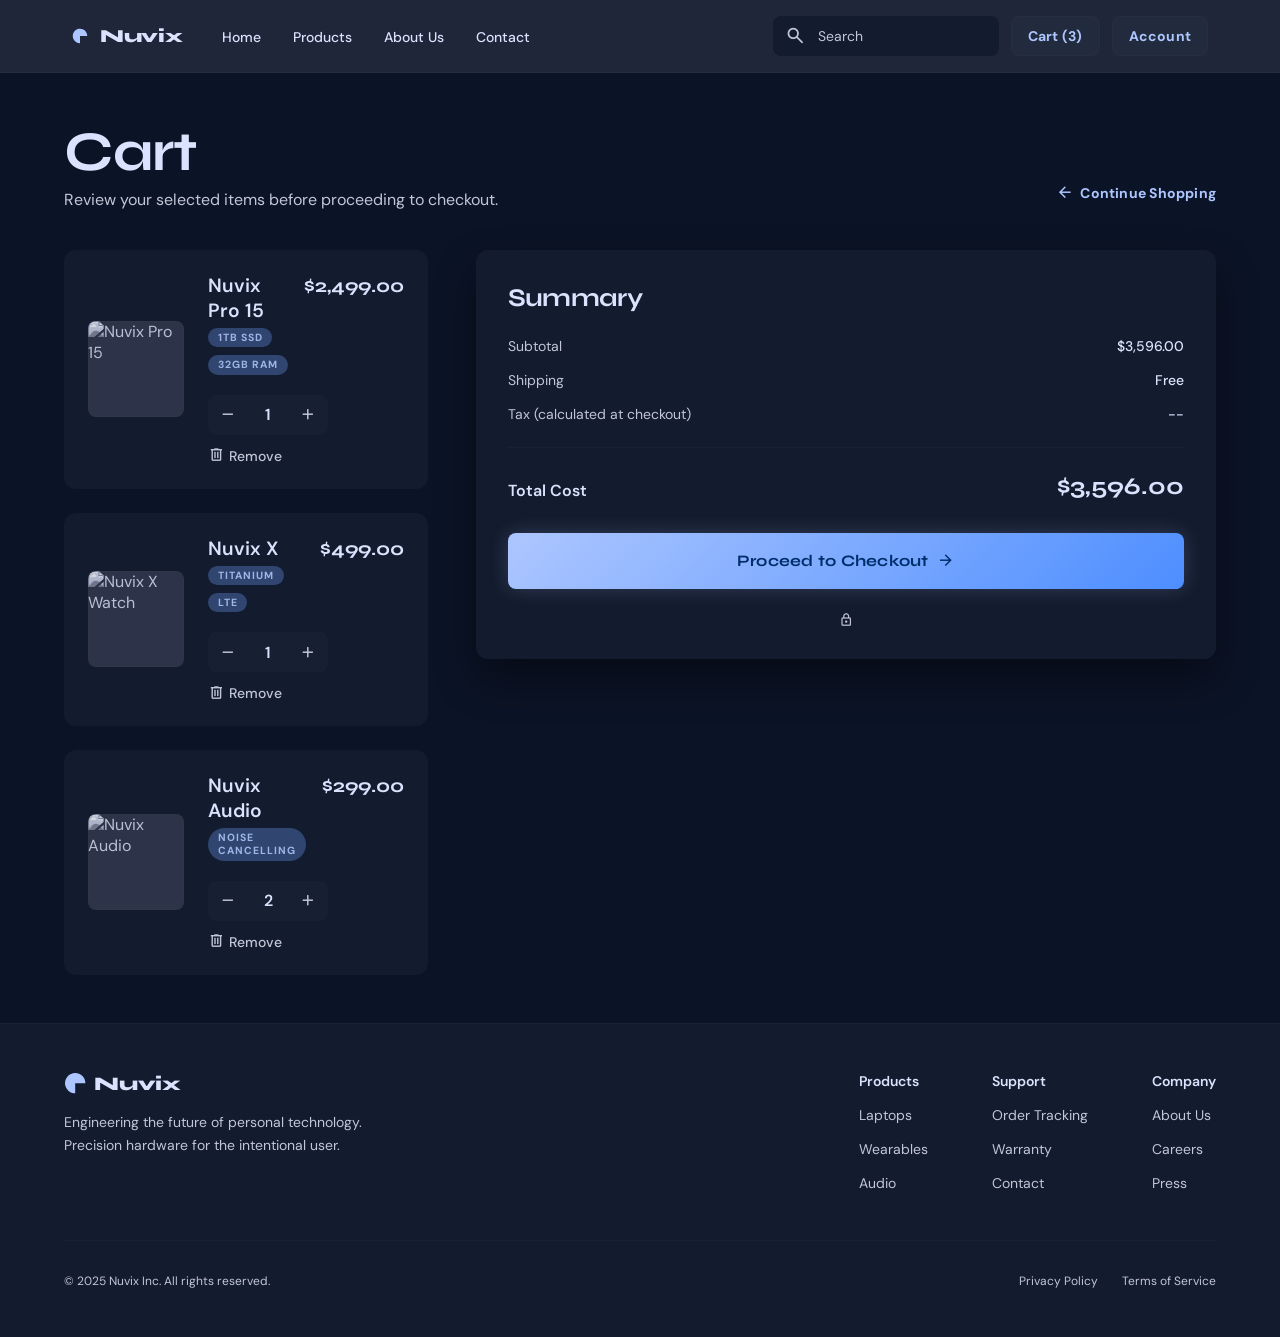
==== public/cart.html @ 279979a7 "initial commit" ====
<!DOCTYPE html>
<html lang="en">

<head>
    <meta charset="UTF-8" />
    <meta name="viewport" content="width=device-width, initial-scale=1.0" />
    <title>Cart | Nuvix</title>
    <link
        href="https://fonts.googleapis.com/css2?family=Syne:wght@400;600;700;800&family=DM+Sans:wght@300;400;500;600&family=Material+Symbols+Outlined:wght,FILL@100..700,0..1&display=swap"
        rel="stylesheet" />
    <link rel="stylesheet" href="./css/cart.css">
</head>

<body>

    <!-- Navbar -->
    <nav class="navbar">
        <div class="navbar__inner">
            <div class="navbar__left">
                <a href="#" class="navbar__logo">
                    <svg fill="none" viewBox="0 0 48 48" xmlns="http://www.w3.org/2000/svg">
                        <path
                            d="M24 45.8096C19.6865 45.8096 15.4698 44.5305 11.8832 42.134C8.29667 39.7376 5.50128 36.3314 3.85056 32.3462C2.19985 28.361 1.76794 23.9758 2.60947 19.7452C3.451 15.5145 5.52816 11.6284 8.57829 8.5783C11.6284 5.52817 15.5145 3.45101 19.7452 2.60948C23.9758 1.76795 28.361 2.19986 32.3462 3.85057C36.3314 5.50129 39.7376 8.29668 42.134 11.8833C44.5305 15.4698 45.8096 19.6865 45.8096 24L24 24L24 45.8096Z"
                            fill="currentColor" />
                    </svg>
                    Nuvix
                </a>
                <ul class="navbar__links">
                    <li><a href="#">Home</a></li>
                    <li><a href="#">Products</a></li>
                    <li><a href="#">About Us</a></li>
                    <li><a href="#">Contact</a></li>
                </ul>
            </div>
            <div class="navbar__right">
                <div class="navbar__search">
                    <span class="material-symbols-outlined">search</span>
                    <input type="text" placeholder="Search" />
                </div>
                <button class="navbar__btn">Cart (3)</button>
                <button class="navbar__btn">Account</button>
            </div>
        </div>
    </nav>

    <!-- Main -->
    <main>

        <!-- Page Header -->
        <div class="page-header">
            <div>
                <h1 class="page-header__title">Cart</h1>
                <p class="page-header__sub">Review your selected items before proceeding to checkout.</p>
            </div>
            <a href="#" class="continue-link">
                <span class="material-symbols-outlined">arrow_back</span>
                Continue Shopping
            </a>
        </div>

        <!-- Layout -->
        <div class="cart-layout">

            <!-- Cart Items -->
            <div class="cart-items-col">

                <!-- Item 1 -->
                <div class="cart-item">
                    <div class="cart-item__img">
                        <img src="https://lh3.googleusercontent.com/aida-public/[base64]"
                            alt="Nuvix Pro 15" />
                    </div>
                    <div class="cart-item__body">
                        <div class="cart-item__top">
                            <div>
                                <div class="cart-item__name">Nuvix Pro 15</div>
                                <div class="cart-item__tags">
                                    <span class="tag">1TB SSD</span>
                                    <span class="tag">32GB RAM</span>
                                </div>
                            </div>
                            <span class="cart-item__price">$2,499.00</span>
                        </div>
                        <div class="cart-item__bottom">
                            <div class="qty-control">
                                <button class="qty-btn" onclick="changeQty(this, -1)" aria-label="Decrease">
                                    <span class="material-symbols-outlined">remove</span>
                                </button>
                                <span class="qty-value">1</span>
                                <button class="qty-btn" onclick="changeQty(this, 1)" aria-label="Increase">
                                    <span class="material-symbols-outlined">add</span>
                                </button>
                            </div>
                            <button class="btn-remove" onclick="removeItem(this)">
                                <span class="material-symbols-outlined">delete</span>
                                Remove
                            </button>
                        </div>
                    </div>
                </div>

                <!-- Item 2 -->
                <div class="cart-item">
                    <div class="cart-item__img">
                        <img src="https://lh3.googleusercontent.com/aida-public/[base64]"
                            alt="Nuvix X Watch" />
                    </div>
                    <div class="cart-item__body">
                        <div class="cart-item__top">
                            <div>
                                <div class="cart-item__name">Nuvix X</div>
                                <div class="cart-item__tags">
                                    <span class="tag">Titanium</span>
                                    <span class="tag">LTE</span>
                                </div>
                            </div>
                            <span class="cart-item__price">$499.00</span>
                        </div>
                        <div class="cart-item__bottom">
                            <div class="qty-control">
                                <button class="qty-btn" onclick="changeQty(this, -1)" aria-label="Decrease">
                                    <span class="material-symbols-outlined">remove</span>
                                </button>
                                <span class="qty-value">1</span>
                                <button class="qty-btn" onclick="changeQty(this, 1)" aria-label="Increase">
                                    <span class="material-symbols-outlined">add</span>
                                </button>
                            </div>
                            <button class="btn-remove" onclick="removeItem(this)">
                                <span class="material-symbols-outlined">delete</span>
                                Remove
                            </button>
                        </div>
                    </div>
                </div>

                <!-- Item 3 -->
                <div class="cart-item">
                    <div class="cart-item__img">
                        <img src="https://lh3.googleusercontent.com/aida-public/[base64]"
                            alt="Nuvix Audio" />
                    </div>
                    <div class="cart-item__body">
                        <div class="cart-item__top">
                            <div>
                                <div class="cart-item__name">Nuvix Audio</div>
                                <div class="cart-item__tags">
                                    <span class="tag">Noise Cancelling</span>
                                </div>
                            </div>
                            <span class="cart-item__price">$299.00</span>
                        </div>
                        <div class="cart-item__bottom">
                            <div class="qty-control">
                                <button class="qty-btn" onclick="changeQty(this, -1)" aria-label="Decrease">
                                    <span class="material-symbols-outlined">remove</span>
                                </button>
                                <span class="qty-value">2</span>
                                <button class="qty-btn" onclick="changeQty(this, 1)" aria-label="Increase">
                                    <span class="material-symbols-outlined">add</span>
                                </button>
                            </div>
                            <button class="btn-remove" onclick="removeItem(this)">
                                <span class="material-symbols-outlined">delete</span>
                                Remove
                            </button>
                        </div>
                    </div>
                </div>

            </div>

            <!-- Summary -->
            <div class="cart-summary-col">
                <div class="summary-card">
                    <div class="summary-card__title">Summary</div>

                    <div class="summary-rows">
                        <div class="summary-row">
                            <span>Subtotal</span>
                            <span id="subtotal">$3,596.00</span>
                        </div>
                        <div class="summary-row">
                            <span>Shipping</span>
                            <span>Free</span>
                        </div>
                        <div class="summary-row">
                            <span>Tax (calculated at checkout)</span>
                            <span>--</span>
                        </div>
                    </div>

                    <div class="summary-divider"></div>

                    <div class="summary-total">
                        <span class="summary-total__label">Total Cost</span>
                        <span class="summary-total__amount" id="total">$3,596.00</span>
                    </div>

                    <button class="btn-checkout">
                        Proceed to Checkout
                        <span class="material-symbols-outlined">arrow_forward</span>
                    </button>

                    <div class="secure-note">
                        <span class="material-symbols-outlined">lock</span>
                        <!--Secure Encrypted Checkout-->
                    </div>
                </div>
            </div>

        </div>
    </main>

    <!-- Footer -->
    <footer>
        <div class="footer__inner">
            <div class="footer__top">
                <div>
                    <div class="footer__brand">
                        <svg fill="none" viewBox="0 0 48 48" xmlns="http://www.w3.org/2000/svg">
                            <path
                                d="M24 45.8096C19.6865 45.8096 15.4698 44.5305 11.8832 42.134C8.29667 39.7376 5.50128 36.3314 3.85056 32.3462C2.19985 28.361 1.76794 23.9758 2.60947 19.7452C3.451 15.5145 5.52816 11.6284 8.57829 8.5783C11.6284 5.52817 15.5145 3.45101 19.7452 2.60948C23.9758 1.76795 28.361 2.19986 32.3462 3.85057C36.3314 5.50129 39.7376 8.29668 42.134 11.8833C44.5305 15.4698 45.8096 19.6865 45.8096 24L24 24L24 45.8096Z"
                                fill="currentColor" />
                        </svg>
                        <span class="footer__brand-name">Nuvix</span>
                    </div>
                    <p class="footer__desc">Engineering the future of personal technology. Precision hardware for the
                        intentional user.</p>
                </div>
                <div class="footer__links-wrap">
                    <div class="footer__col">
                        <span class="footer__col-title">Products</span>
                        <a href="#">Laptops</a>
                        <a href="#">Wearables</a>
                        <a href="#">Audio</a>
                    </div>
                    <div class="footer__col">
                        <span class="footer__col-title">Support</span>
                        <a href="#">Order Tracking</a>
                        <a href="#">Warranty</a>
                        <a href="#">Contact</a>
                    </div>
                    <div class="footer__col">
                        <span class="footer__col-title">Company</span>
                        <a href="#">About Us</a>
                        <a href="#">Careers</a>
                        <a href="#">Press</a>
                    </div>
                </div>
            </div>
            <div class="footer__bottom">
                <p class="footer__copy">© 2025 Nuvix Inc. All rights reserved.</p>
                <div class="footer__legal">
                    <a href="#">Privacy Policy</a>
                    <a href="#">Terms of Service</a>
                </div>
            </div>
        </div>
    </footer>

    <script>
        // Quantity change
        function changeQty(btn, delta) {
            const qtyEl = btn.closest('.qty-control').querySelector('.qty-value')
            let qty = parseInt(qtyEl.textContent) + delta
            if (qty < 1) qty = 1
            qtyEl.textContent = qty
        }

        // Remove item
        function removeItem(btn) {
            const item = btn.closest('.cart-item')
            item.style.transition = 'opacity 0.3s, transform 0.3s'
            item.style.opacity = '0'
            item.style.transform = 'translateX(20px)'
            setTimeout(() => item.remove(), 300)
        }
    </script>

</body>

</html>
---- public/css/cart.css ----
/* ─── Variables ─────────────────────────────────────── */
:root {
    --primary: #adc6ff;
    --primary-container: #4d8eff;
    --on-primary: #002e6a;
    --secondary-container: #304671;
    --on-secondary-container: #9fb5e7;
    --surface: #0b1326;
    --surface-container: #171f33;
    --surface-container-low: #131b2e;
    --surface-container-high: #222a3d;
    --surface-container-highest: #2d3449;
    --surface-bright: #31394d;
    --on-surface: #dae2fd;
    --on-surface-variant: #c2c6d6;
    --outline: #8c909f;
    --outline-variant: #424754;
    --tertiary: #ffb786;
    --error: #ffb4ab;
}

/* ─── Reset ─────────────────────────────────────────── */
*,
*::before,
*::after {
    box-sizing: border-box;
    margin: 0;
    padding: 0;
}

body {
    background: var(--surface);
    color: var(--on-surface);
    font-family: 'DM Sans', sans-serif;
    min-height: 100vh;
    display: flex;
    flex-direction: column;
}

a {
    text-decoration: none;
    color: inherit;
}

button {
    cursor: pointer;
    font-family: inherit;
    border: none;
    background: none;
}

img {
    display: block;
    max-width: 100%;
}

.material-symbols-outlined {
    font-family: 'Material Symbols Outlined';
    font-variation-settings: 'FILL' 0, 'wght' 400, 'GRAD' 0, 'opsz' 24;
    vertical-align: middle;
    line-height: 1;
}

/* ─── Navbar ─────────────────────────────────────────── */
.navbar {
    position: sticky;
    top: 0;
    z-index: 100;
    background: rgba(45, 52, 73, 0.6);
    backdrop-filter: blur(20px);
    -webkit-backdrop-filter: blur(20px);
    border-bottom: 1px solid rgba(66, 71, 84, 0.2);
}

.navbar__inner {
    display: flex;
    align-items: center;
    justify-content: space-between;
    padding: 1rem 2rem;
    max-width: 1200px;
    margin: 0 auto;
    gap: 2rem;
}

.navbar__left {
    display: flex;
    align-items: center;
    gap: 2.5rem;
}

.navbar__logo {
    display: flex;
    align-items: center;
    gap: 0.75rem;
    font-family: 'Syne', sans-serif;
    font-size: 1.15rem;
    font-weight: 800;
    color: var(--on-surface);
    letter-spacing: -0.02em;
}

.navbar__logo svg {
    width: 1rem;
    height: 1rem;
    color: var(--primary);
    flex-shrink: 0;
}

.navbar__links {
    display: none;
    list-style: none;
    gap: 2rem;
}

@media (min-width: 768px) {
    .navbar__links {
        display: flex;
    }
}

.navbar__links a {
    font-size: 0.875rem;
    font-weight: 500;
    color: var(--on-surface);
    transition: color 0.2s;
}

.navbar__links a:hover {
    color: var(--primary);
}

.navbar__right {
    display: flex;
    align-items: center;
    gap: 0.75rem;
}

.navbar__search {
    display: flex;
    align-items: center;
    background: var(--surface-container-low);
    border-radius: 0.5rem;
    overflow: hidden;
    height: 2.5rem;
    min-width: 10rem;
    max-width: 16rem;
}

.navbar__search .material-symbols-outlined {
    padding: 0 0.75rem;
    color: var(--on-surface-variant);
    font-size: 1.3rem;
}

.navbar__search input {
    flex: 1;
    background: transparent;
    border: none;
    outline: none;
    color: var(--on-surface);
    font-size: 0.875rem;
    font-family: inherit;
    padding-right: 0.75rem;
}

.navbar__search input::placeholder {
    color: var(--on-surface-variant);
}

.navbar__btn {
    height: 2.5rem;
    padding: 0 1rem;
    border-radius: 0.5rem;
    background: var(--surface-container-high);
    color: var(--primary);
    border: 1px solid rgba(66, 71, 84, 0.15);
    font-size: 0.875rem;
    font-weight: 700;
    letter-spacing: 0.015em;
    transition: background 0.2s;
}

.navbar__btn:hover {
    background: var(--surface-container-highest);
}

/* ─── Main ───────────────────────────────────────────── */
main {
    flex: 1;
    max-width: 1200px;
    margin: 0 auto;
    width: 100%;
    padding: 3rem 1.5rem;
}

/* ─── Page Header ────────────────────────────────────── */
.page-header {
    display: flex;
    justify-content: space-between;
    align-items: flex-end;
    flex-wrap: wrap;
    gap: 1rem;
    margin-bottom: 2.5rem;
}

.page-header__title {
    font-family: 'Syne', sans-serif;
    font-size: clamp(2rem, 5vw, 3.5rem);
    font-weight: 700;
    letter-spacing: -0.02em;
    color: var(--on-surface);
    line-height: 1.1;
}

.page-header__sub {
    font-size: 1rem;
    color: var(--on-surface-variant);
    margin-top: 0.4rem;
}

.continue-link {
    display: flex;
    align-items: center;
    gap: 0.4rem;
    font-size: 0.875rem;
    font-weight: 700;
    color: var(--primary);
    letter-spacing: 0.015em;
    transition: color 0.2s;
    margin-bottom: 0.5rem;
}

.continue-link:hover {
    color: var(--primary-container);
}

.continue-link .material-symbols-outlined {
    font-size: 1.1rem;
}

/* ─── Content Layout ─────────────────────────────────── */
.cart-layout {
    display: flex;
    flex-direction: column;
    gap: 3rem;
    align-items: flex-start;
}

@media (min-width: 1024px) {
    .cart-layout {
        flex-direction: row;
    }

    .cart-items-col {
        flex: 2;
    }

    .cart-summary-col {
        width: 380px;
        
        position: sticky;
        top: 6rem;
    }
}

/* ─── Cart Items ─────────────────────────────────────── */
.cart-items-col {
    width: 100%;
    display: flex;
    flex-direction: column;
    gap: 1.5rem;
}

.cart-item {
    display: flex;
    flex-direction: column;
    align-items: center;
    gap: 1.5rem;
    padding: 1.5rem;
    border-radius: 0.75rem;
    background: var(--surface-container-low);
    position: relative;
}

@media (min-width: 640px) {
    .cart-item {
        flex-direction: row;
    }
}

.cart-item__img {
    width: 6rem;
    height: 6rem;
    border-radius: 0.5rem;
    background: var(--surface-container-highest);
    flex-shrink: 0;
    overflow: hidden;
    position: relative;
}

.cart-item__img img {
    width: 100%;
    height: 100%;
    object-fit: cover;
    opacity: 0.8;
    mix-blend-mode: luminosity;
    transition: opacity 0.3s, mix-blend-mode 0.3s;
}

.cart-item:hover .cart-item__img img {
    opacity: 1;
    mix-blend-mode: normal;
}

.cart-item__img::after {
    content: '';
    position: absolute;
    inset: 0;
    border-radius: 0.5rem;
    box-shadow: inset 0 0 0 1px rgba(66, 71, 84, 0.15);
    pointer-events: none;
}

.cart-item__body {
    flex: 1;
    width: 100%;
    display: flex;
    flex-direction: column;
    gap: 0.5rem;
}

.cart-item__top {
    display: flex;
    justify-content: space-between;
    align-items: flex-start;
    gap: 1rem;
}

.cart-item__name {
    font-size: 1.2rem;
    font-weight: 600;
    color: var(--on-surface);
    line-height: 1.3;
}

.cart-item__price {
    font-family: 'Syne', sans-serif;
    font-size: 1.2rem;
    font-weight: 700;
    color: var(--on-surface);
    white-space: nowrap;
}

.cart-item__tags {
    display: flex;
    flex-wrap: wrap;
    gap: 0.5rem;
    margin-top: 0.25rem;
}

.tag {
    display: inline-flex;
    align-items: center;
    background: var(--secondary-container);
    color: var(--on-secondary-container);
    padding: 0.2rem 0.6rem;
    border-radius: 999px;
    font-size: 0.65rem;
    font-weight: 700;
    text-transform: uppercase;
    letter-spacing: 0.1em;
}

.cart-item__bottom {
    display: flex;
    justify-content: space-between;
    align-items: flex-end;
    margin-top: 0.75rem;
    flex-wrap: wrap;
    gap: 0.75rem;
}

/* ─── Quantity Control ───────────────────────────────── */
.qty-control {
    display: flex;
    align-items: center;
    gap: 1rem;
    background: var(--surface-container);
    border-radius: 0.5rem;
    padding: 0.25rem;
}

.qty-btn {
    width: 2rem;
    height: 2rem;
    display: flex;
    align-items: center;
    justify-content: center;
    border-radius: 0.35rem;
    color: var(--on-surface-variant);
    transition: background 0.2s, color 0.2s;
}

.qty-btn:hover {
    background: var(--surface-container-highest);
    color: var(--on-surface);
}

.qty-btn .material-symbols-outlined {
    font-size: 1.1rem;
}

.qty-value {
    font-weight: 600;
    color: var(--on-surface);
    min-width: 1rem;
    text-align: center;
}

/* ─── Remove Button ──────────────────────────────────── */
.btn-remove {
    display: flex;
    align-items: center;
    gap: 0.25rem;
    font-size: 0.875rem;
    font-weight: 500;
    color: var(--on-surface-variant);
    transition: color 0.2s;
}

.btn-remove:hover {
    color: var(--error);
}

.btn-remove .material-symbols-outlined {
    font-size: 1.05rem;
}

/* ─── Summary Card ───────────────────────────────────── */
.cart-summary-col {
    width: 100%;
    height: 100%;
}

.summary-card {
    background: var(--surface-container-low);
    border-radius: 0.75rem;
    padding: 2rem;
    box-shadow: 0 20px 40px rgba(0, 0, 0, 0.4);
    display: flex;
    flex-direction: column;
    gap: 1.5rem;
}

.summary-card__title {
    font-family: 'Syne', sans-serif;
    font-size: 1.6rem;
    font-weight: 700;
    color: var(--on-surface);
    letter-spacing: -0.025em;
}

.summary-rows {
    display: flex;
    flex-direction: column;
    gap: 1rem;
}

.summary-row {
    display: flex;
    justify-content: space-between;
    align-items: center;
    font-size: 0.875rem;
    color: var(--on-surface-variant);
}

.summary-row span:last-child {
    font-weight: 500;
    color: var(--on-surface);
}

.summary-divider {
    height: 1px;
    background: rgba(66, 71, 84, 0.15);
}

.summary-total {
    display: flex;
    justify-content: space-between;
    align-items: flex-end;
}

.summary-total__label {
    font-size: 1rem;
    font-weight: 600;
    color: var(--on-surface);
}

.summary-total__amount {
    font-family: 'Syne', sans-serif;
    font-size: 1.5rem;
    font-weight: 700;
    color: var(--on-surface);
}

.btn-checkout {
    width: 100%;
    height: 3.5rem;
    border-radius: 0.5rem;
    background: linear-gradient(135deg, var(--primary) 0%, var(--primary-container) 100%);
    color: var(--on-primary);
    font-family: 'Syne', sans-serif;
    font-size: 1rem;
    font-weight: 700;
    letter-spacing: 0.015em;
    display: flex;
    align-items: center;
    justify-content: center;
    gap: 0.5rem;
    transition: opacity 0.2s, transform 0.1s;
    box-shadow: 0 0 20px rgba(173, 198, 255, 0.2);
    margin-top: 0.5rem;
}

.btn-checkout:hover {
    opacity: 0.9;
}

.btn-checkout:active {
    transform: scale(0.98);
}

.btn-checkout .material-symbols-outlined {
    font-size: 1.1rem;
}

.secure-note {
    display: flex;
    align-items: center;
    justify-content: center;
    gap: 0.4rem;
    font-size: 0.8rem;
    color: var(--on-surface-variant);
}

.secure-note .material-symbols-outlined {
    font-size: 0.9rem;
}

/* ─── Footer ─────────────────────────────────────────── */
footer {
    background: var(--surface-container-low);
    border-top: 1px solid rgba(66, 71, 84, 0.15);
    margin-top: auto;
}

.footer__inner {
    max-width: 1200px;
    margin: 0 auto;
    padding: 3rem 1.5rem;
}

.footer__top {
    display: flex;
    flex-direction: column;
    gap: 3rem;
    justify-content: space-between;
    margin-bottom: 3rem;
}

@media (min-width: 768px) {
    .footer__top {
        flex-direction: row;
    }
}

.footer__brand {
    display: flex;
    align-items: center;
    gap: 0.5rem;
    margin-bottom: 1rem;
}

.footer__brand svg {
    width: 1.4rem;
    height: 1.4rem;
    color: var(--primary);
}

.footer__brand-name {
    font-family: 'Syne', sans-serif;
    font-size: 1.2rem;
    font-weight: 800;
    letter-spacing: -0.02em;
}

.footer__desc {
    font-size: 0.875rem;
    color: var(--on-surface-variant);
    line-height: 1.7;
    max-width: 22rem;
}

.footer__links-wrap {
    display: flex;
    gap: 4rem;
    flex-wrap: wrap;
}

.footer__col {
    display: flex;
    flex-direction: column;
    gap: 1rem;
}

.footer__col-title {
    font-size: 0.875rem;
    font-weight: 600;
    color: var(--on-surface);
}

.footer__col a {
    font-size: 0.875rem;
    color: var(--on-surface-variant);
    transition: color 0.2s;
}

.footer__col a:hover {
    color: var(--primary);
}

.footer__bottom {
    padding-top: 2rem;
    border-top: 1px solid rgba(66, 71, 84, 0.15);
    display: flex;
    flex-direction: column;
    gap: 1rem;
    justify-content: space-between;
    align-items: center;
}

@media (min-width: 640px) {
    .footer__bottom {
        flex-direction: row;
    }
}

.footer__copy {
    font-size: 0.75rem;
    color: var(--on-surface-variant);
}

.footer__legal {
    display: flex;
    gap: 1.5rem;
}

.footer__legal a {
    font-size: 0.75rem;
    color: var(--on-surface-variant);
    transition: color 0.2s;
}

.footer__legal a:hover {
    color: var(--primary);
}

/* ─── Scrollbar ──────────────────────────────────────── */
::-webkit-scrollbar {
    width: 6px;
}

::-webkit-scrollbar-track {
    background: var(--surface-container-low);
}

::-webkit-scrollbar-thumb {
    background: var(--outline-variant);
    border-radius: 3px;
}
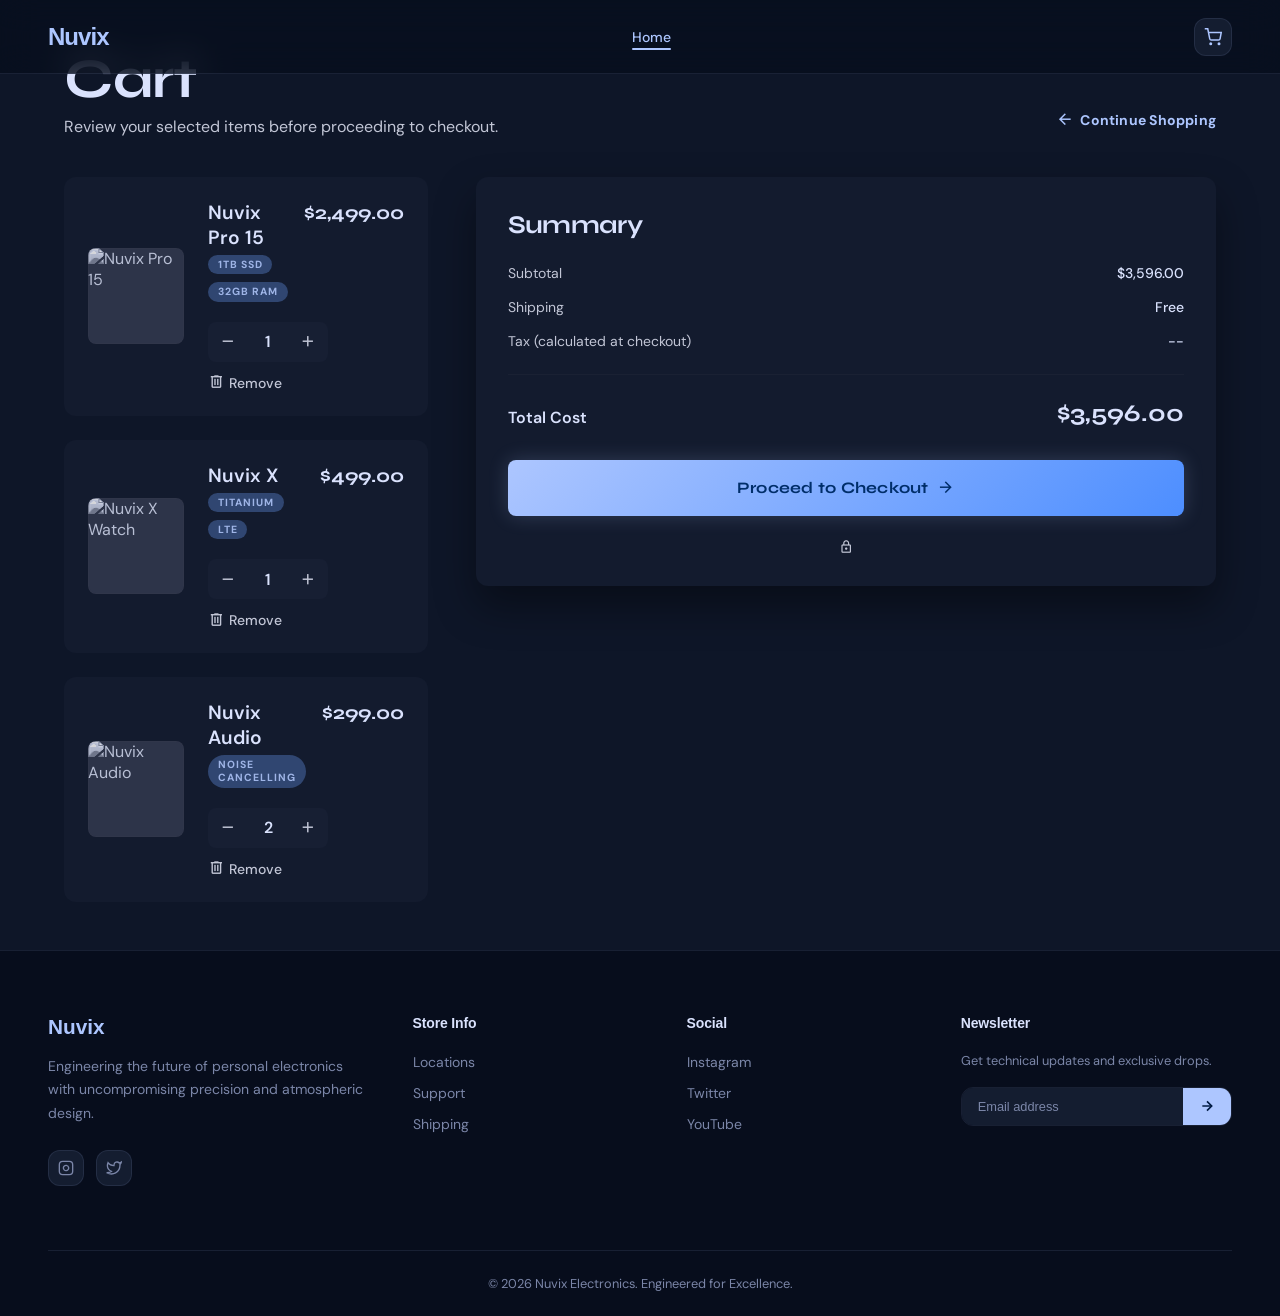
==== commit 0f994d66: "feat: enhance checkout and home page functionality" ====
--- a/public/cart.html
+++ b/public/cart.html
@@ -14,32 +14,22 @@
 <body>
 
     <!-- Navbar -->
-    <nav class="navbar">
-        <div class="navbar__inner">
-            <div class="navbar__left">
-                <a href="#" class="navbar__logo">
-                    <svg fill="none" viewBox="0 0 48 48" xmlns="http://www.w3.org/2000/svg">
-                        <path
-                            d="M24 45.8096C19.6865 45.8096 15.4698 44.5305 11.8832 42.134C8.29667 39.7376 5.50128 36.3314 3.85056 32.3462C2.19985 28.361 1.76794 23.9758 2.60947 19.7452C3.451 15.5145 5.52816 11.6284 8.57829 8.5783C11.6284 5.52817 15.5145 3.45101 19.7452 2.60948C23.9758 1.76795 28.361 2.19986 32.3462 3.85057C36.3314 5.50129 39.7376 8.29668 42.134 11.8833C44.5305 15.4698 45.8096 19.6865 45.8096 24L24 24L24 45.8096Z"
-                            fill="currentColor" />
-                    </svg>
-                    Nuvix
-                </a>
-                <ul class="navbar__links">
-                    <li><a href="#">Home</a></li>
-                    <li><a href="#">Products</a></li>
-                    <li><a href="#">About Us</a></li>
-                    <li><a href="#">Contact</a></li>
-                </ul>
-            </div>
-            <div class="navbar__right">
-                <div class="navbar__search">
-                    <span class="material-symbols-outlined">search</span>
-                    <input type="text" placeholder="Search" />
-                </div>
-                <button class="navbar__btn">Cart (3)</button>
-                <button class="navbar__btn">Account</button>
-            </div>
+    <nav class="nav">
+        <div class="nav__logo">Nuvix</div>
+    
+        <ul class="nav__links">
+            <li><a href="#" class="active">Home</a></li>
+    
+        </ul>
+    
+        <div class="nav__actions">
+            <a href="./cart.html" class="btn-icon""><svg xmlns=" http://www.w3.org/2000/svg" width="18" height="18"
+                fill="none" stroke="currentColor" stroke-width="2" viewBox="0 0 24 24">
+                <circle cx="9" cy="21" r="1" />
+                <circle cx="20" cy="21" r="1" />
+                <path d="M1 1h4l2.68 13.39a2 2 0 0 0 2 1.61h9.72a2 2 0 0 0 2-1.61L23 6H6" />
+                </svg>
+            </a>
         </div>
     </nav>
 
@@ -197,10 +187,13 @@
                         <span class="summary-total__amount" id="total">$3,596.00</span>
                     </div>
 
-                    <button class="btn-checkout">
-                        Proceed to Checkout
-                        <span class="material-symbols-outlined">arrow_forward</span>
-                    </button>
+                    <a href="./checkout.html">
+                        <button class="btn-checkout">
+                            Proceed to Checkout
+                            <span class="material-symbols-outlined">arrow_forward</span>
+                        </button>
+
+                    </a>
 
                     <div class="secure-note">
                         <span class="material-symbols-outlined">lock</span>
@@ -212,50 +205,69 @@
         </div>
     </main>
 
-    <!-- Footer -->
-    <footer>
-        <div class="footer__inner">
-            <div class="footer__top">
-                <div>
-                    <div class="footer__brand">
-                        <svg fill="none" viewBox="0 0 48 48" xmlns="http://www.w3.org/2000/svg">
+    <footer class="footer">
+        <div class="footer__grid">
+    
+            <div class="footer__brand">
+                <div class="footer__brand-logo">Nuvix</div>
+                <p>Engineering the future of personal electronics with uncompromising precision and atmospheric design.
+                </p>
+                <div class="footer__socials">
+                    <a href="#" class="social-btn" aria-label="Instagram">
+                        <svg xmlns="http://www.w3.org/2000/svg" width="16" height="16" fill="none" stroke="currentColor"
+                            stroke-width="2" viewBox="0 0 24 24">
+                            <rect x="2" y="2" width="20" height="20" rx="5" ry="5" />
+                            <path d="M16 11.37A4 4 0 1 1 12.63 8 4 4 0 0 1 16 11.37z" />
+                            <line x1="17.5" y1="6.5" x2="17.51" y2="6.5" />
+                        </svg>
+                    </a>
+                    <a href="#" class="social-btn" aria-label="Twitter">
+                        <svg xmlns="http://www.w3.org/2000/svg" width="16" height="16" fill="none" stroke="currentColor"
+                            stroke-width="2" viewBox="0 0 24 24">
                             <path
-                                d="M24 45.8096C19.6865 45.8096 15.4698 44.5305 11.8832 42.134C8.29667 39.7376 5.50128 36.3314 3.85056 32.3462C2.19985 28.361 1.76794 23.9758 2.60947 19.7452C3.451 15.5145 5.52816 11.6284 8.57829 8.5783C11.6284 5.52817 15.5145 3.45101 19.7452 2.60948C23.9758 1.76795 28.361 2.19986 32.3462 3.85057C36.3314 5.50129 39.7376 8.29668 42.134 11.8833C44.5305 15.4698 45.8096 19.6865 45.8096 24L24 24L24 45.8096Z"
-                                fill="currentColor" />
+                                d="M23 3a10.9 10.9 0 0 1-3.14 1.53 4.48 4.48 0 0 0-7.86 3v1A10.66 10.66 0 0 1 3 4s-4 9 5 13a11.64 11.64 0 0 1-7 2c9 5 20 0 20-11.5a4.5 4.5 0 0 0-.08-.83A7.72 7.72 0 0 0 23 3z" />
                         </svg>
-                        <span class="footer__brand-name">Nuvix</span>
-                    </div>
-                    <p class="footer__desc">Engineering the future of personal technology. Precision hardware for the
-                        intentional user.</p>
-                </div>
-                <div class="footer__links-wrap">
-                    <div class="footer__col">
-                        <span class="footer__col-title">Products</span>
-                        <a href="#">Laptops</a>
-                        <a href="#">Wearables</a>
-                        <a href="#">Audio</a>
-                    </div>
-                    <div class="footer__col">
-                        <span class="footer__col-title">Support</span>
-                        <a href="#">Order Tracking</a>
-                        <a href="#">Warranty</a>
-                        <a href="#">Contact</a>
-                    </div>
-                    <div class="footer__col">
-                        <span class="footer__col-title">Company</span>
-                        <a href="#">About Us</a>
-                        <a href="#">Careers</a>
-                        <a href="#">Press</a>
-                    </div>
-                </div>
-            </div>
-            <div class="footer__bottom">
-                <p class="footer__copy">© 2025 Nuvix Inc. All rights reserved.</p>
-                <div class="footer__legal">
-                    <a href="#">Privacy Policy</a>
-                    <a href="#">Terms of Service</a>
-                </div>
-            </div>
+                    </a>
+                </div>
+            </div>
+    
+            <div class="footer__col">
+                <h4>Store Info</h4>
+                <ul>
+                    <li><a href="#">Locations</a></li>
+                    <li><a href="#">Support</a></li>
+                    <li><a href="#">Shipping</a></li>
+                </ul>
+            </div>
+    
+            <div class="footer__col">
+                <h4>Social</h4>
+                <ul>
+                    <li><a href="#">Instagram</a></li>
+                    <li><a href="#">Twitter</a></li>
+                    <li><a href="#">YouTube</a></li>
+                </ul>
+            </div>
+    
+            <div class="footer__col">
+                <h4>Newsletter</h4>
+                <p class="newsletter__label">Get technical updates and exclusive drops.</p>
+                <div class="newsletter-form">
+                    <input type="email" placeholder="Email address" aria-label="Email address" />
+                    <button aria-label="Subscribe">
+                        <svg xmlns="http://www.w3.org/2000/svg" width="16" height="16" fill="none" stroke="currentColor"
+                            stroke-width="2.5" viewBox="0 0 24 24">
+                            <line x1="5" y1="12" x2="19" y2="12" />
+                            <polyline points="12 5 19 12 12 19" />
+                        </svg>
+                    </button>
+                </div>
+            </div>
+    
+        </div>
+    
+        <div class="footer__bottom">
+            <p>© 2026 Nuvix Electronics. Engineered for Excellence.</p>
         </div>
     </footer>
 
--- a/public/css/cart.css
+++ b/public/css/cart.css
@@ -17,6 +17,20 @@
     --outline-variant: #424754;
     --tertiary: #ffb786;
     --error: #ffb4ab;
+    --bg: #070d1c;
+     --surface: #0e1628;
+     --surface-2: #141d30;
+     --surface-3: #1b2438;
+     --border: rgba(173, 198, 255, .1);
+     --primary: #adc6ff;
+     --primary-dim: #6b97e8;
+     --accent: #ffb786;
+     --text: #dae2fd;
+     --muted: #7b86a8;
+     --font-head: 'Arimo', sans-serif;
+     --font-body: 'DM Sans', sans-serif;
+     --radius: 12px;
+     --transition: .22s cubic-bezier(.4, 0, .2, 1);
 }
 
 /* ─── Reset ─────────────────────────────────────────── */
@@ -41,7 +55,9 @@
     text-decoration: none;
     color: inherit;
 }
-
+ ul {
+     list-style: none;
+ }
 button {
     cursor: pointer;
     font-family: inherit;
@@ -62,127 +78,122 @@
 }
 
 /* ─── Navbar ─────────────────────────────────────────── */
-.navbar {
-    position: sticky;
-    top: 0;
-    z-index: 100;
-    background: rgba(45, 52, 73, 0.6);
-    backdrop-filter: blur(20px);
-    -webkit-backdrop-filter: blur(20px);
-    border-bottom: 1px solid rgba(66, 71, 84, 0.2);
-}
-
-.navbar__inner {
-    display: flex;
-    align-items: center;
-    justify-content: space-between;
-    padding: 1rem 2rem;
-    max-width: 1200px;
-    margin: 0 auto;
-    gap: 2rem;
-}
-
-.navbar__left {
-    display: flex;
-    align-items: center;
-    gap: 2.5rem;
-}
-
-.navbar__logo {
-    display: flex;
-    align-items: center;
-    gap: 0.75rem;
-    font-family: 'Syne', sans-serif;
-    font-size: 1.15rem;
-    font-weight: 800;
-    color: var(--on-surface);
-    letter-spacing: -0.02em;
-}
-
-.navbar__logo svg {
-    width: 1rem;
-    height: 1rem;
-    color: var(--primary);
-    flex-shrink: 0;
-}
-
-.navbar__links {
-    display: none;
-    list-style: none;
-    gap: 2rem;
-}
-
-@media (min-width: 768px) {
-    .navbar__links {
-        display: flex;
-    }
-}
-
-.navbar__links a {
-    font-size: 0.875rem;
-    font-weight: 500;
-    color: var(--on-surface);
-    transition: color 0.2s;
-}
-
-.navbar__links a:hover {
-    color: var(--primary);
-}
-
-.navbar__right {
-    display: flex;
-    align-items: center;
-    gap: 0.75rem;
-}
-
-.navbar__search {
-    display: flex;
-    align-items: center;
-    background: var(--surface-container-low);
-    border-radius: 0.5rem;
-    overflow: hidden;
-    height: 2.5rem;
-    min-width: 10rem;
-    max-width: 16rem;
-}
-
-.navbar__search .material-symbols-outlined {
-    padding: 0 0.75rem;
-    color: var(--on-surface-variant);
-    font-size: 1.3rem;
-}
-
-.navbar__search input {
-    flex: 1;
-    background: transparent;
-    border: none;
-    outline: none;
-    color: var(--on-surface);
-    font-size: 0.875rem;
-    font-family: inherit;
-    padding-right: 0.75rem;
-}
-
-.navbar__search input::placeholder {
-    color: var(--on-surface-variant);
-}
-
-.navbar__btn {
-    height: 2.5rem;
-    padding: 0 1rem;
-    border-radius: 0.5rem;
-    background: var(--surface-container-high);
-    color: var(--primary);
-    border: 1px solid rgba(66, 71, 84, 0.15);
-    font-size: 0.875rem;
-    font-weight: 700;
-    letter-spacing: 0.015em;
-    transition: background 0.2s;
-}
-
-.navbar__btn:hover {
-    background: var(--surface-container-highest);
-}
+ .nav {
+     position: fixed;
+     top: 0;
+     left: 0;
+     right: 0;
+     z-index: 100;
+     display: flex;
+     align-items: center;
+     justify-content: space-between;
+     padding: 1.1rem 3rem;
+     background: rgba(7, 13, 28, .7);
+     backdrop-filter: blur(18px);
+     border-bottom: 1px solid var(--border);
+ }
+
+ .nav__logo {
+     font-family: var(--font-head);
+     font-size: 1.5rem;
+     font-weight: 800;
+     color: var(--primary);
+     letter-spacing: -.04em;
+ }
+
+ .nav__links {
+     display: flex;
+     align-items: center;
+     gap: 2.2rem;
+     
+ }
+
+ .nav__links a {
+     font-size: .875rem;
+     font-weight: 500;
+     color: var(--muted);
+     letter-spacing: .01em;
+     transition: color var(--transition);
+     position: relative;
+ }
+
+ .nav__links a:hover,
+ .nav__links a.active {
+     color: var(--primary);
+ }
+
+ .nav__links a.active::after {
+     content: '';
+     position: absolute;
+     bottom: -4px;
+     left: 0;
+     right: 0;
+     height: 2px;
+     background: var(--primary);
+     border-radius: 99px;
+ }
+
+ .nav__actions {
+     display: flex;
+     align-items: center;
+     gap: 1rem;
+ }
+
+ .nav__search {
+     position: relative;
+     display: flex;
+     align-items: center;
+ }
+
+ .nav__search svg {
+     position: absolute;
+     left: .75rem;
+     color: var(--muted);
+     pointer-events: none;
+ }
+
+ .nav__search input {
+     background: var(--surface-2);
+     border: 1px solid var(--border);
+     border-radius: 99px;
+     padding: .5rem 1rem .5rem 2.4rem;
+     font-size: .8rem;
+     color: var(--text);
+     width: 220px;
+     transition: border-color var(--transition), box-shadow var(--transition);
+     outline: none;
+ }
+
+ .nav__search input::placeholder {
+     color: var(--muted);
+ }
+
+ .nav__search input:focus {
+     border-color: var(--primary-dim);
+     box-shadow: 0 0 0 3px rgba(173, 198, 255, .1);
+ }
+
+ .btn-icon {
+     display: flex;
+     align-items: center;
+     justify-content: center;
+     width: 38px;
+     height: 38px;
+     border: 1px solid var(--border);
+     border-radius: var(--radius);
+     background: var(--surface-2);
+     color: var(--primary);
+     cursor: pointer;
+     transition: background var(--transition), transform var(--transition);
+ }
+
+ .btn-icon:hover {
+     background: var(--surface-3);
+ }
+
+ .btn-icon:active {
+     transform: scale(.92);
+ }
 
 /* ─── Main ───────────────────────────────────────────── */
 main {
@@ -548,122 +559,177 @@
 }
 
 /* ─── Footer ─────────────────────────────────────────── */
-footer {
-    background: var(--surface-container-low);
-    border-top: 1px solid rgba(66, 71, 84, 0.15);
-    margin-top: auto;
-}
-
-.footer__inner {
-    max-width: 1200px;
-    margin: 0 auto;
-    padding: 3rem 1.5rem;
-}
-
-.footer__top {
-    display: flex;
-    flex-direction: column;
-    gap: 3rem;
-    justify-content: space-between;
-    margin-bottom: 3rem;
-}
-
-@media (min-width: 768px) {
-    .footer__top {
-        flex-direction: row;
-    }
-}
-
-.footer__brand {
-    display: flex;
-    align-items: center;
-    gap: 0.5rem;
-    margin-bottom: 1rem;
-}
-
-.footer__brand svg {
-    width: 1.4rem;
-    height: 1.4rem;
-    color: var(--primary);
-}
-
-.footer__brand-name {
-    font-family: 'Syne', sans-serif;
-    font-size: 1.2rem;
-    font-weight: 800;
-    letter-spacing: -0.02em;
-}
-
-.footer__desc {
-    font-size: 0.875rem;
-    color: var(--on-surface-variant);
-    line-height: 1.7;
-    max-width: 22rem;
-}
-
-.footer__links-wrap {
-    display: flex;
-    gap: 4rem;
-    flex-wrap: wrap;
-}
-
-.footer__col {
-    display: flex;
-    flex-direction: column;
-    gap: 1rem;
-}
-
-.footer__col-title {
-    font-size: 0.875rem;
-    font-weight: 600;
-    color: var(--on-surface);
-}
-
-.footer__col a {
-    font-size: 0.875rem;
-    color: var(--on-surface-variant);
-    transition: color 0.2s;
-}
-
-.footer__col a:hover {
-    color: var(--primary);
-}
-
-.footer__bottom {
-    padding-top: 2rem;
-    border-top: 1px solid rgba(66, 71, 84, 0.15);
-    display: flex;
-    flex-direction: column;
-    gap: 1rem;
-    justify-content: space-between;
-    align-items: center;
-}
-
-@media (min-width: 640px) {
-    .footer__bottom {
-        flex-direction: row;
-    }
-}
-
-.footer__copy {
-    font-size: 0.75rem;
-    color: var(--on-surface-variant);
-}
-
-.footer__legal {
-    display: flex;
-    gap: 1.5rem;
-}
-
-.footer__legal a {
-    font-size: 0.75rem;
-    color: var(--on-surface-variant);
-    transition: color 0.2s;
-}
-
-.footer__legal a:hover {
-    color: var(--primary);
-}
+.footer {
+     background: var(--bg);
+     border-top: 1px solid var(--border);
+     padding: 4rem 3rem 0;
+ }
+
+ .footer__grid {
+     display: grid;
+     grid-template-columns: 1.4fr 1fr 1fr 1.2fr;
+     gap: 3rem;
+     max-width: 1200px;
+     margin: 0 auto;
+     padding-bottom: 4rem;
+ }
+
+ .footer__brand-logo {
+     font-family: var(--font-head);
+     font-size: 1.3rem;
+     font-weight: 800;
+     color: var(--primary);
+     margin-bottom: 1rem;
+ }
+
+ .footer__brand p {
+     font-size: .875rem;
+     color: var(--muted);
+     line-height: 1.7;
+     margin-bottom: 1.5rem;
+ }
+
+ .footer__socials {
+     display: flex;
+     gap: .75rem;
+ }
+
+ .social-btn {
+     width: 36px;
+     height: 36px;
+     display: flex;
+     align-items: center;
+     justify-content: center;
+     border: 1px solid var(--border);
+     border-radius: var(--radius);
+     color: var(--muted);
+     transition: color var(--transition), border-color var(--transition), background var(--transition);
+     cursor: pointer;
+     background: var(--surface-2);
+ }
+
+ .social-btn:hover {
+     color: var(--primary);
+     border-color: var(--primary);
+     background: rgba(173, 198, 255, .06);
+ }
+
+ .footer__col h4 {
+     font-family: var(--font-head);
+     font-size: .875rem;
+     font-weight: 700;
+     color: var(--text);
+     margin-bottom: 1.25rem;
+     letter-spacing: -.01em;
+ }
+
+ .footer__col ul {
+     display: flex;
+     flex-direction: column;
+     gap: .65rem;
+ }
+
+ .footer__col a {
+     font-size: .875rem;
+     color: var(--muted);
+     transition: color var(--transition);
+ }
+
+ .footer__col a:hover {
+     color: var(--primary);
+ }
+
+ .newsletter__label {
+     font-size: .8rem;
+     color: var(--muted);
+     margin-bottom: 1rem;
+     line-height: 1.6;
+ }
+
+ .newsletter-form {
+     display: flex;
+     border: 1px solid var(--border);
+     border-radius: var(--radius);
+     overflow: hidden;
+     transition: border-color var(--transition);
+ }
+
+ .newsletter-form:focus-within {
+     border-color: var(--primary-dim);
+ }
+
+ .newsletter-form input {
+     flex: 1;
+     background: var(--surface-2);
+     border: none;
+     padding: .65rem 1rem;
+     font-size: .8rem;
+     color: var(--text);
+     outline: none;
+ }
+
+ .newsletter-form input::placeholder {
+     color: var(--muted);
+ }
+
+ .newsletter-form button {
+     background: var(--primary);
+     border: none;
+     padding: .65rem 1rem;
+     color: #001a42;
+     cursor: pointer;
+     transition: opacity var(--transition);
+     display: flex;
+     align-items: center;
+ }
+
+ .newsletter-form button:hover {
+     opacity: .85;
+ }
+
+ .footer__bottom {
+     border-top: 1px solid var(--border);
+     padding: 1.5rem 3rem;
+     text-align: center;
+     max-width: 1200px;
+     margin: 0 auto;
+ }
+
+ .footer__bottom p {
+     font-size: .8rem;
+     color: var(--muted);
+ }
+
+ /* ════════════════════════════════════════
+     RESPONSIVE
+  ════════════════════════════════════════ */
+ @media (max-width: 1100px) {
+     .footer__grid {
+         grid-template-columns: 1fr 1fr;
+     }
+ }
+
+ @media (max-width: 768px) {
+     .nav {
+         padding: 1rem 1.5rem;
+     }
+
+     .nav__links {
+         display: none;
+     }
+     .footer {
+         padding: 3rem 1.5rem 0;
+     }
+
+     .footer__grid {
+         grid-template-columns: 1fr;
+         gap: 2rem;
+     }
+
+     .footer__bottom {
+         padding: 1.5rem;
+     }
+ }
 
 /* ─── Scrollbar ──────────────────────────────────────── */
 ::-webkit-scrollbar {
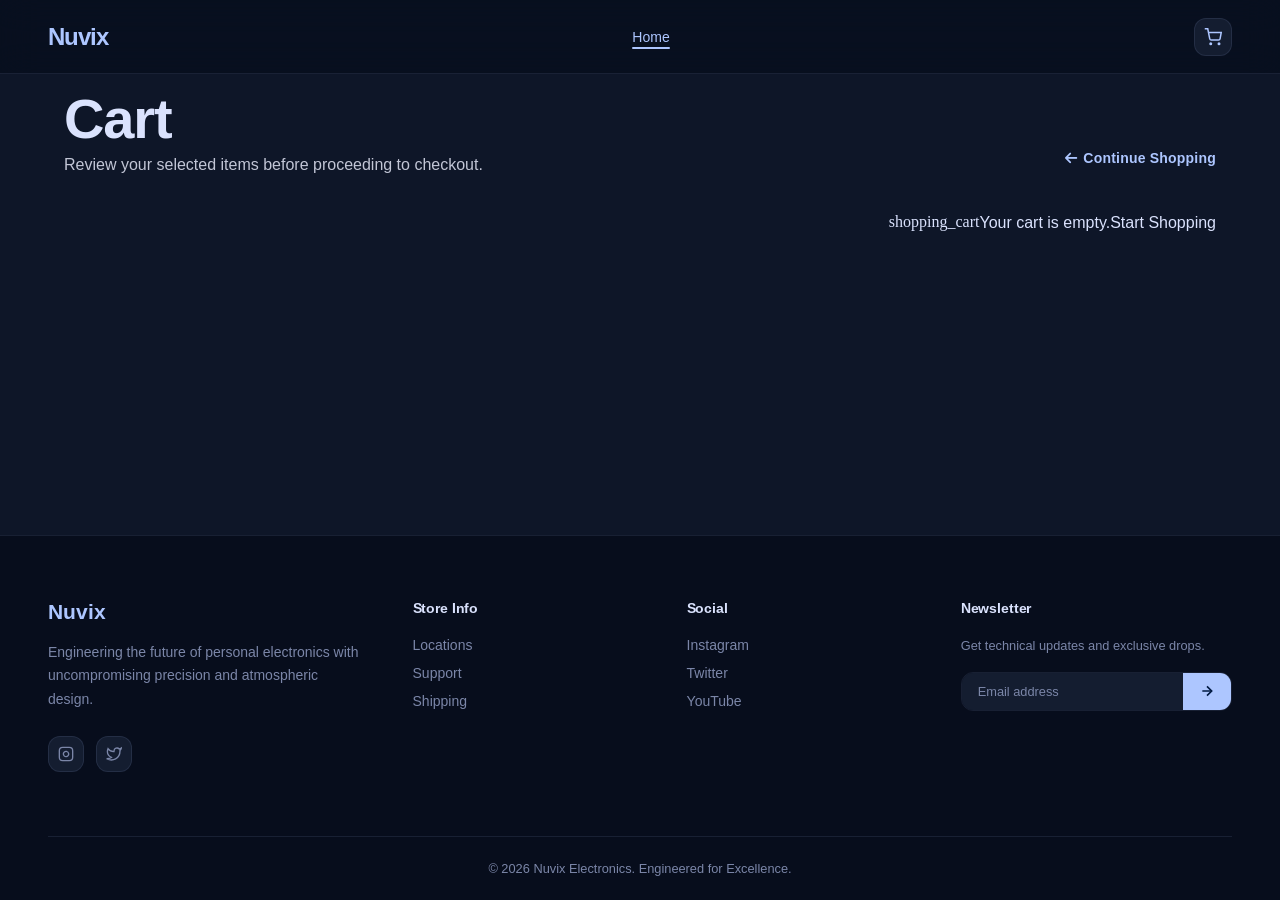
==== commit 0c3a447f: "part 1 completed" ====
--- a/public/cart.html
+++ b/public/cart.html
@@ -5,9 +5,11 @@
     <meta charset="UTF-8" />
     <meta name="viewport" content="width=device-width, initial-scale=1.0" />
     <title>Cart | Nuvix</title>
-    <link
-        href="https://fonts.googleapis.com/css2?family=Syne:wght@400;600;700;800&family=DM+Sans:wght@300;400;500;600&family=Material+Symbols+Outlined:wght,FILL@100..700,0..1&display=swap"
-        rel="stylesheet" />
+    <link rel="preconnect" href="https://fonts.googleapis.com">
+    <link rel="preconnect" href="https://fonts.gstatic.com" crossorigin>
+    <link href="https://fonts.googleapis.com/css2?family=Arimo:ital,wght@0,400..700;1,400..700&display=swap"
+        rel="stylesheet">
+    <link rel="stylesheet" href="https://cdnjs.cloudflare.com/ajax/libs/font-awesome/6.5.0/css/all.min.css" />
     <link rel="stylesheet" href="./css/cart.css">
 </head>
 
@@ -16,12 +18,12 @@
     <!-- Navbar -->
     <nav class="nav">
         <div class="nav__logo">Nuvix</div>
-    
+
         <ul class="nav__links">
-            <li><a href="#" class="active">Home</a></li>
-    
+            <li><a href="./index.html" class="active">Home</a></li>
+
         </ul>
-    
+
         <div class="nav__actions">
             <a href="./cart.html" class="btn-icon""><svg xmlns=" http://www.w3.org/2000/svg" width="18" height="18"
                 fill="none" stroke="currentColor" stroke-width="2" viewBox="0 0 24 24">
@@ -42,8 +44,8 @@
                 <h1 class="page-header__title">Cart</h1>
                 <p class="page-header__sub">Review your selected items before proceeding to checkout.</p>
             </div>
-            <a href="#" class="continue-link">
-                <span class="material-symbols-outlined">arrow_back</span>
+            <a href="./index.html" class="continue-link">
+                <i class="fa-solid fa-arrow-left"></i>
                 Continue Shopping
             </a>
         </div>
@@ -52,112 +54,14 @@
         <div class="cart-layout">
 
             <!-- Cart Items -->
-            <div class="cart-items-col">
+            <div class="cart-items-col" id="cart-items-col">
+                <!-- Cart items will be dynamically inserted here -->
+            </div>
 
-                <!-- Item 1 -->
-                <div class="cart-item">
-                    <div class="cart-item__img">
-                        <img src="https://lh3.googleusercontent.com/aida-public/[base64]"
-                            alt="Nuvix Pro 15" />
-                    </div>
-                    <div class="cart-item__body">
-                        <div class="cart-item__top">
-                            <div>
-                                <div class="cart-item__name">Nuvix Pro 15</div>
-                                <div class="cart-item__tags">
-                                    <span class="tag">1TB SSD</span>
-                                    <span class="tag">32GB RAM</span>
-                                </div>
-                            </div>
-                            <span class="cart-item__price">$2,499.00</span>
-                        </div>
-                        <div class="cart-item__bottom">
-                            <div class="qty-control">
-                                <button class="qty-btn" onclick="changeQty(this, -1)" aria-label="Decrease">
-                                    <span class="material-symbols-outlined">remove</span>
-                                </button>
-                                <span class="qty-value">1</span>
-                                <button class="qty-btn" onclick="changeQty(this, 1)" aria-label="Increase">
-                                    <span class="material-symbols-outlined">add</span>
-                                </button>
-                            </div>
-                            <button class="btn-remove" onclick="removeItem(this)">
-                                <span class="material-symbols-outlined">delete</span>
-                                Remove
-                            </button>
-                        </div>
-                    </div>
-                </div>
-
-                <!-- Item 2 -->
-                <div class="cart-item">
-                    <div class="cart-item__img">
-                        <img src="https://lh3.googleusercontent.com/aida-public/[base64]"
-                            alt="Nuvix X Watch" />
-                    </div>
-                    <div class="cart-item__body">
-                        <div class="cart-item__top">
-                            <div>
-                                <div class="cart-item__name">Nuvix X</div>
-                                <div class="cart-item__tags">
-                                    <span class="tag">Titanium</span>
-                                    <span class="tag">LTE</span>
-                                </div>
-                            </div>
-                            <span class="cart-item__price">$499.00</span>
-                        </div>
-                        <div class="cart-item__bottom">
-                            <div class="qty-control">
-                                <button class="qty-btn" onclick="changeQty(this, -1)" aria-label="Decrease">
-                                    <span class="material-symbols-outlined">remove</span>
-                                </button>
-                                <span class="qty-value">1</span>
-                                <button class="qty-btn" onclick="changeQty(this, 1)" aria-label="Increase">
-                                    <span class="material-symbols-outlined">add</span>
-                                </button>
-                            </div>
-                            <button class="btn-remove" onclick="removeItem(this)">
-                                <span class="material-symbols-outlined">delete</span>
-                                Remove
-                            </button>
-                        </div>
-                    </div>
-                </div>
-
-                <!-- Item 3 -->
-                <div class="cart-item">
-                    <div class="cart-item__img">
-                        <img src="https://lh3.googleusercontent.com/aida-public/[base64]"
-                            alt="Nuvix Audio" />
-                    </div>
-                    <div class="cart-item__body">
-                        <div class="cart-item__top">
-                            <div>
-                                <div class="cart-item__name">Nuvix Audio</div>
-                                <div class="cart-item__tags">
-                                    <span class="tag">Noise Cancelling</span>
-                                </div>
-                            </div>
-                            <span class="cart-item__price">$299.00</span>
-                        </div>
-                        <div class="cart-item__bottom">
-                            <div class="qty-control">
-                                <button class="qty-btn" onclick="changeQty(this, -1)" aria-label="Decrease">
-                                    <span class="material-symbols-outlined">remove</span>
-                                </button>
-                                <span class="qty-value">2</span>
-                                <button class="qty-btn" onclick="changeQty(this, 1)" aria-label="Increase">
-                                    <span class="material-symbols-outlined">add</span>
-                                </button>
-                            </div>
-                            <button class="btn-remove" onclick="removeItem(this)">
-                                <span class="material-symbols-outlined">delete</span>
-                                Remove
-                            </button>
-                        </div>
-                    </div>
-                </div>
-
+            <div class="empty-cart" id="empty-cart" style="display:none;">
+                <span class="material-symbols-outlined">shopping_cart</span>
+                <p>Your cart is empty.</p>
+                <a href="index.html" class="btn-primary">Start Shopping</a>
             </div>
 
             <!-- Summary -->
@@ -170,14 +74,7 @@
                             <span>Subtotal</span>
                             <span id="subtotal">$3,596.00</span>
                         </div>
-                        <div class="summary-row">
-                            <span>Shipping</span>
-                            <span>Free</span>
-                        </div>
-                        <div class="summary-row">
-                            <span>Tax (calculated at checkout)</span>
-                            <span>--</span>
-                        </div>
+
                     </div>
 
                     <div class="summary-divider"></div>
@@ -190,14 +87,14 @@
                     <a href="./checkout.html">
                         <button class="btn-checkout">
                             Proceed to Checkout
-                            <span class="material-symbols-outlined">arrow_forward</span>
+                            <i class="fa-solid fa-credit-card"></i>
                         </button>
 
                     </a>
 
                     <div class="secure-note">
-                        <span class="material-symbols-outlined">lock</span>
-                        <!--Secure Encrypted Checkout-->
+                        <i class="fa-solid fa-lock"></i>
+                        
                     </div>
                 </div>
             </div>
@@ -207,7 +104,7 @@
 
     <footer class="footer">
         <div class="footer__grid">
-    
+
             <div class="footer__brand">
                 <div class="footer__brand-logo">Nuvix</div>
                 <p>Engineering the future of personal electronics with uncompromising precision and atmospheric design.
@@ -230,7 +127,7 @@
                     </a>
                 </div>
             </div>
-    
+
             <div class="footer__col">
                 <h4>Store Info</h4>
                 <ul>
@@ -239,7 +136,7 @@
                     <li><a href="#">Shipping</a></li>
                 </ul>
             </div>
-    
+
             <div class="footer__col">
                 <h4>Social</h4>
                 <ul>
@@ -248,7 +145,7 @@
                     <li><a href="#">YouTube</a></li>
                 </ul>
             </div>
-    
+
             <div class="footer__col">
                 <h4>Newsletter</h4>
                 <p class="newsletter__label">Get technical updates and exclusive drops.</p>
@@ -263,31 +160,17 @@
                     </button>
                 </div>
             </div>
-    
+
         </div>
-    
+
         <div class="footer__bottom">
             <p>© 2026 Nuvix Electronics. Engineered for Excellence.</p>
         </div>
     </footer>
 
-    <script>
-        // Quantity change
-        function changeQty(btn, delta) {
-            const qtyEl = btn.closest('.qty-control').querySelector('.qty-value')
-            let qty = parseInt(qtyEl.textContent) + delta
-            if (qty < 1) qty = 1
-            qtyEl.textContent = qty
-        }
+    <script src="./js/data.js"></script>
+    <script src="./js/cart.js"></script>
 
-        // Remove item
-        function removeItem(btn) {
-            const item = btn.closest('.cart-item')
-            item.style.transition = 'opacity 0.3s, transform 0.3s'
-            item.style.opacity = '0'
-            item.style.transform = 'translateX(20px)'
-            setTimeout(() => item.remove(), 300)
-        }
     </script>
 
 </body>
--- a/public/css/cart.css
+++ b/public/css/cart.css
@@ -211,6 +211,7 @@
     align-items: flex-end;
     flex-wrap: wrap;
     gap: 1rem;
+    margin-top: 2.5rem;
     margin-bottom: 2.5rem;
 }
 
@@ -246,7 +247,7 @@
 }
 
 .continue-link .material-symbols-outlined {
-    font-size: 1.1rem;
+    font-size: 1.25rem;
 }
 
 /* ─── Content Layout ─────────────────────────────────── */
@@ -418,7 +419,7 @@
 }
 
 .qty-btn .material-symbols-outlined {
-    font-size: 1.1rem;
+    font-size: 1.4rem;
 }
 
 .qty-value {
